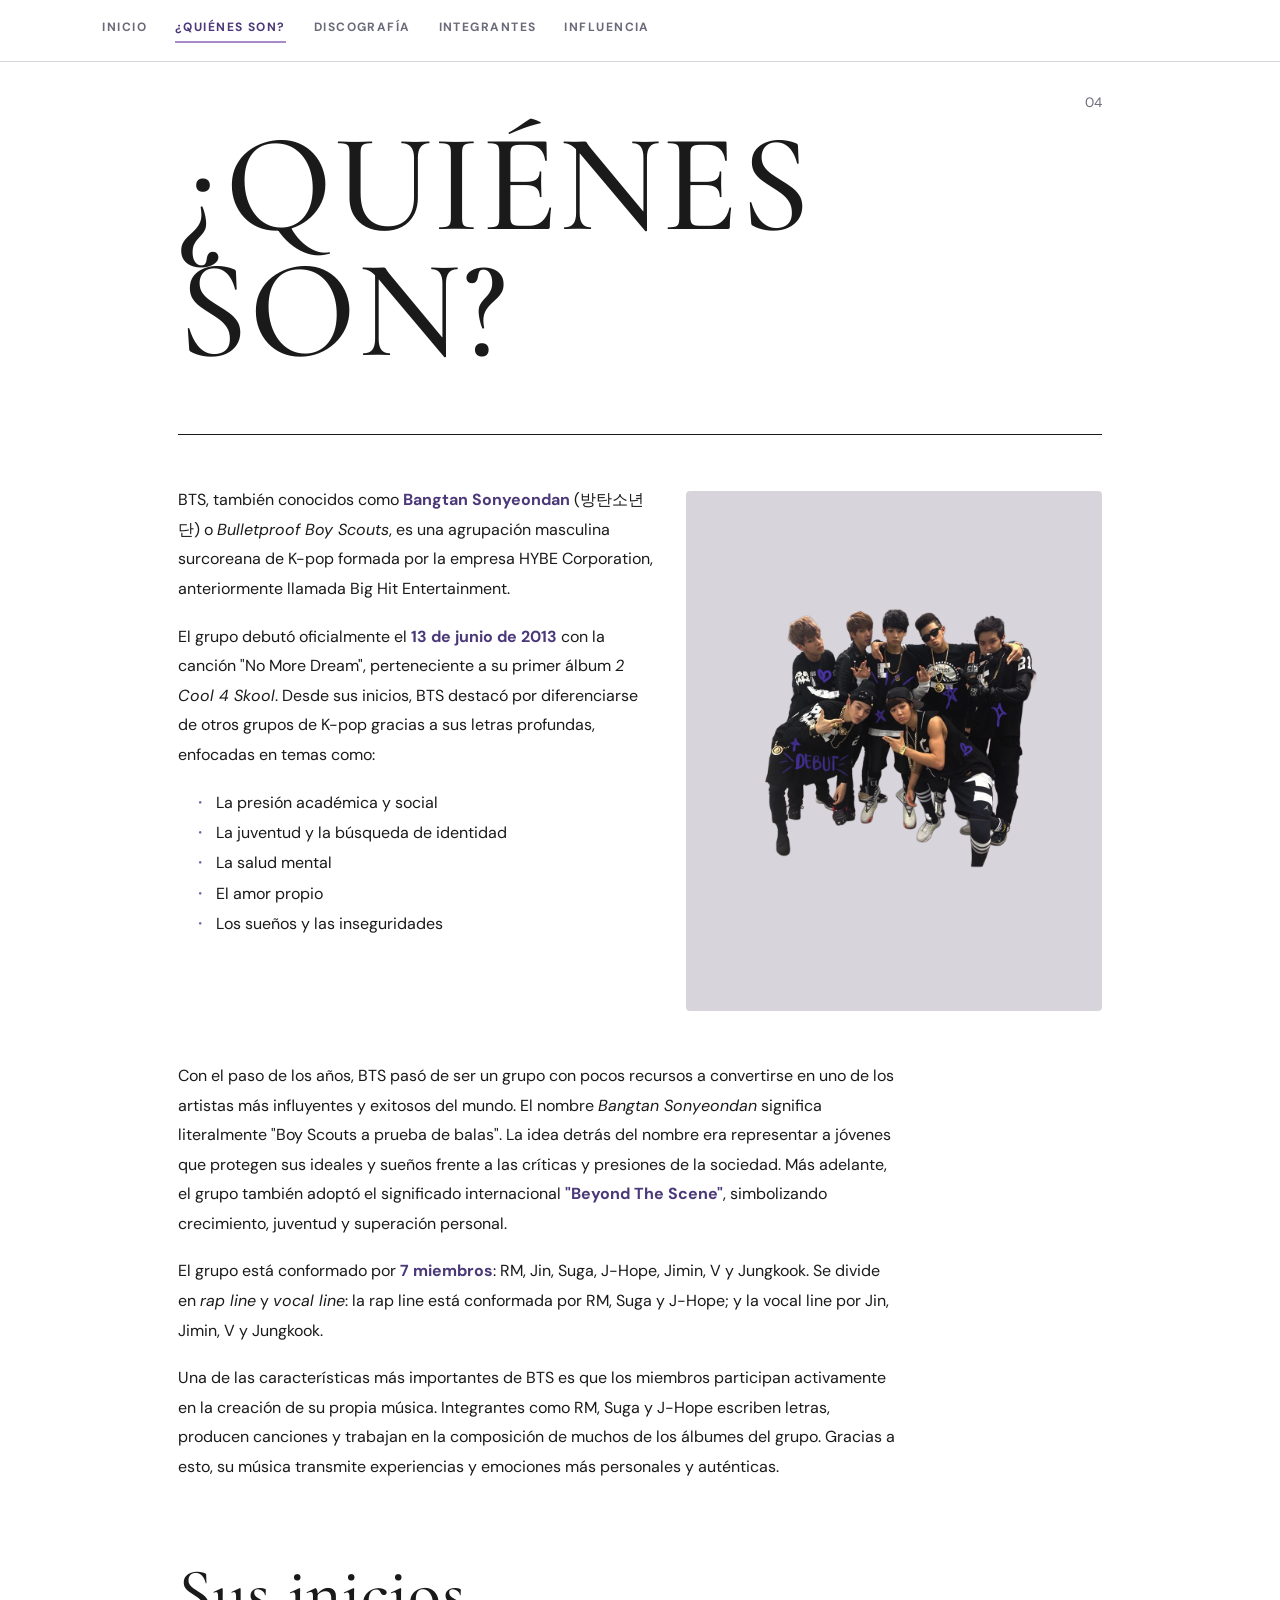
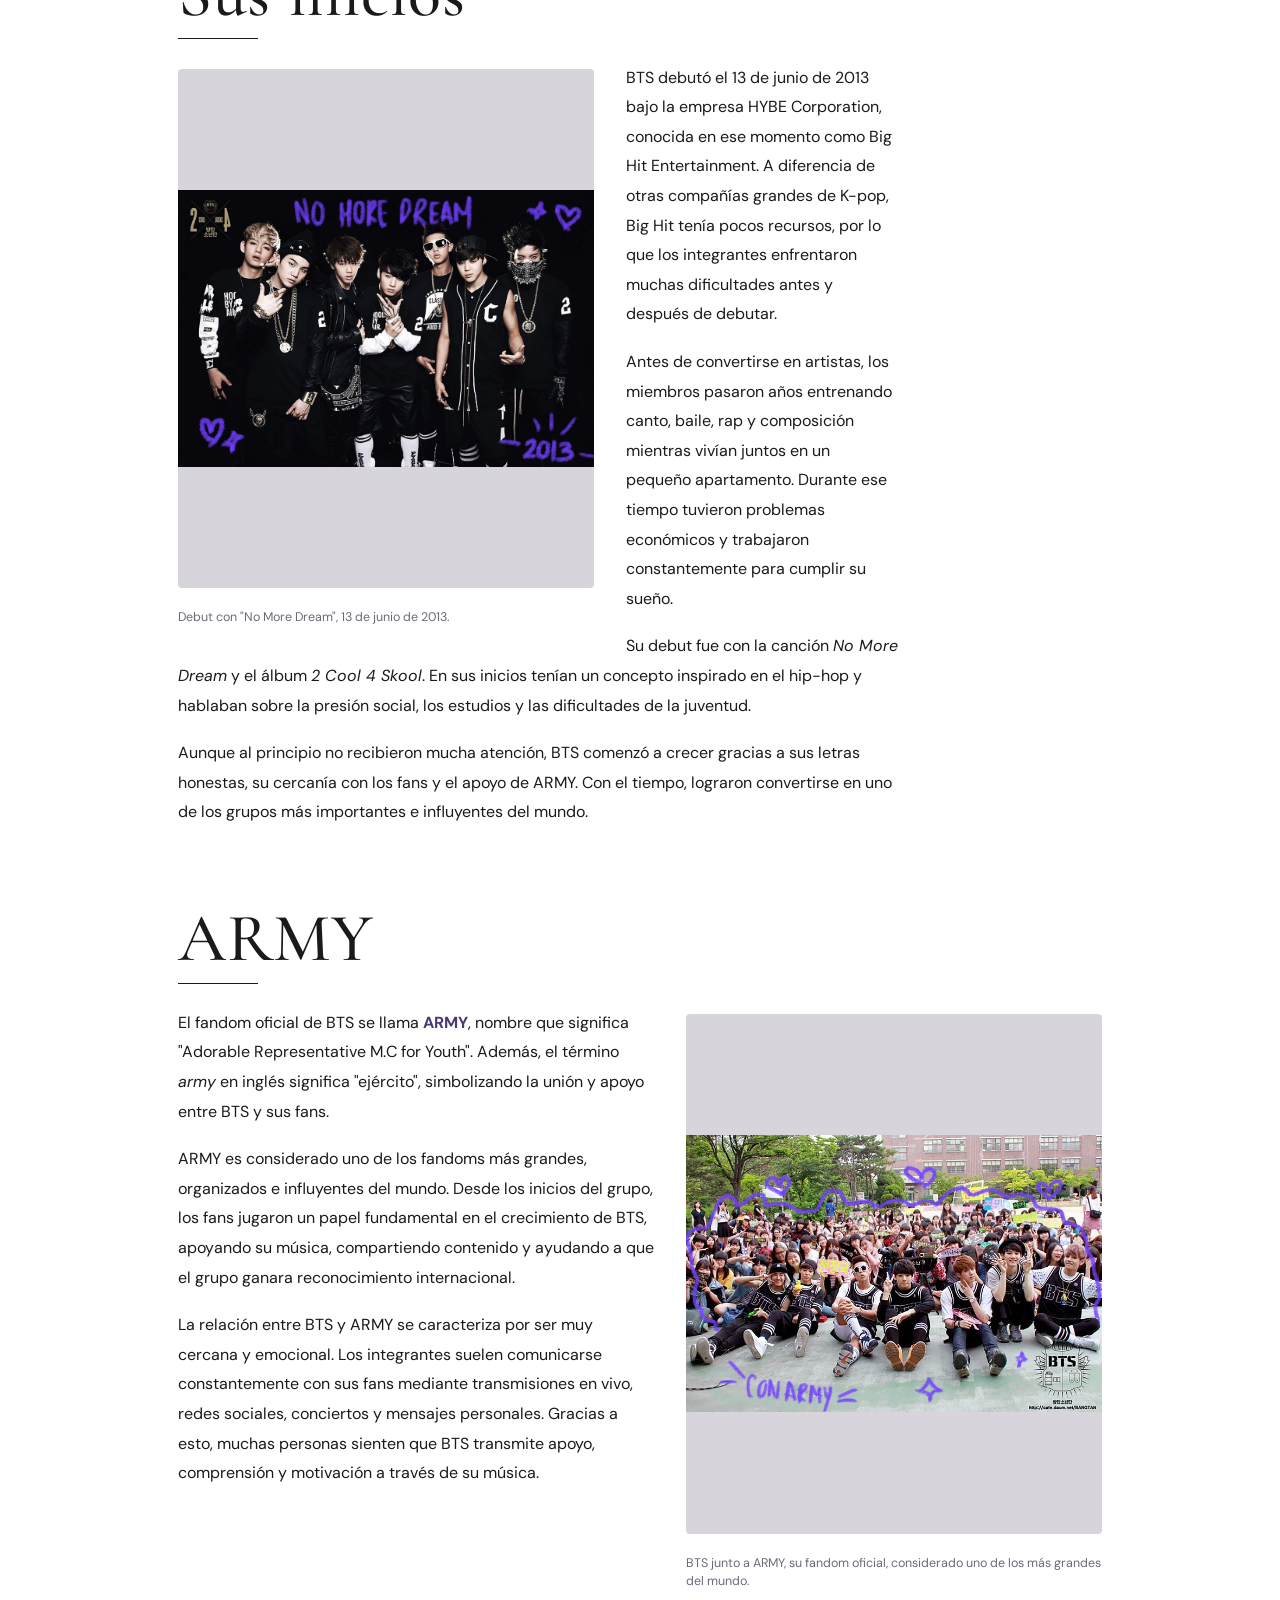
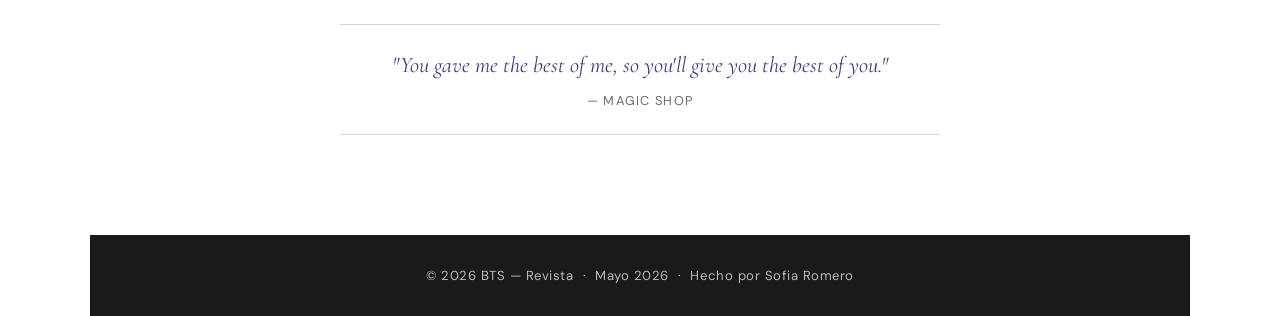
==== seccion1.html @ b0804620 "Add files via upload" ====
<!DOCTYPE html>
<html lang="es">
<head>
  <meta charset="UTF-8">
  <meta name="viewport" content="width=device-width, initial-scale=1.0">
  <title>BTS — ¿Quiénes son?</title>
  <link rel="stylesheet" href="style.css">
</head>
<body id="sec1" class="fade-in">

<nav class="barra-nav">
  <a href="index.html">Inicio</a>
  <a href="seccion1.html" class="active">¿QUIÉNES SON?</a>
  <a href="seccion2.html">Discografía</a>
  <a href="seccion3.html">Integrantes</a>
  <a href="seccion4.html">Influencia</a>
</nav>

<main>

  <header class="seccion-header">
    <span class="numero-pagina">04</span>
    <h1>¿QUIÉNES SON?</h1>
  </header>

  <div class="linea-titulo"></div>

  <section class="contenido">

    <div class="clearfix">
      <figure class="img-placeholder mitad"><img src="debut.png"></figure>
        
      </figure>
      <div class="texto-articulo">
        <p>BTS, también conocidos como <strong>Bangtan Sonyeondan</strong> (방탄소년단) o <em>Bulletproof Boy Scouts</em>, es una agrupación masculina surcoreana de K-pop formada por la empresa HYBE Corporation, anteriormente llamada Big Hit Entertainment.</p>
        <p>El grupo debutó oficialmente el <strong>13 de junio de 2013</strong> con la canción "No More Dream", perteneciente a su primer álbum <em>2 Cool 4 Skool</em>. Desde sus inicios, BTS destacó por diferenciarse de otros grupos de K-pop gracias a sus letras profundas, enfocadas en temas como:</p>
        <ul class="lista-temas">
          <li>La presión académica y social</li>
          <li>La juventud y la búsqueda de identidad</li>
          <li>La salud mental</li>
          <li>El amor propio</li>
          <li>Los sueños y las inseguridades</li>
        </ul>
      </div>
    </div>

    <div class="texto-articulo">
      <p>Con el paso de los años, BTS pasó de ser un grupo con pocos recursos a convertirse en uno de los artistas más influyentes y exitosos del mundo. El nombre <em>Bangtan Sonyeondan</em> significa literalmente "Boy Scouts a prueba de balas". La idea detrás del nombre era representar a jóvenes que protegen sus ideales y sueños frente a las críticas y presiones de la sociedad. Más adelante, el grupo también adoptó el significado internacional <strong>"Beyond The Scene"</strong>, simbolizando crecimiento, juventud y superación personal.</p>
      <p>El grupo está conformado por <strong>7 miembros</strong>: RM, Jin, Suga, J-Hope, Jimin, V y Jungkook. Se divide en <em>rap line</em> y <em>vocal line</em>: la rap line está conformada por RM, Suga y J-Hope; y la vocal line por Jin, Jimin, V y Jungkook.</p>
      <p>Una de las características más importantes de BTS es que los miembros participan activamente en la creación de su propia música. Integrantes como RM, Suga y J-Hope escriben letras, producen canciones y trabajan en la composición de muchos de los álbumes del grupo. Gracias a esto, su música transmite experiencias y emociones más personales y auténticas.</p>
    </div>

    <h3 class="subtitulo-cap">Sus inicios</h3>

    <div class="clearfix">
      <figure class="img-placeholder izquierda" >
        <img src="bts debut 1 copia.png">  
        <figcaption>Debut con "No More Dream", 13 de junio de 2013.</figcaption>
      </figure>
      <div class="texto-articulo">
        <p>BTS debutó el 13 de junio de 2013 bajo la empresa HYBE Corporation, conocida en ese momento como Big Hit Entertainment. A diferencia de otras compañías grandes de K-pop, Big Hit tenía pocos recursos, por lo que los integrantes enfrentaron muchas dificultades antes y después de debutar.</p>
        <p>Antes de convertirse en artistas, los miembros pasaron años entrenando canto, baile, rap y composición mientras vivían juntos en un pequeño apartamento. Durante ese tiempo tuvieron problemas económicos y trabajaron constantemente para cumplir su sueño.</p>
        <p>Su debut fue con la canción <em>No More Dream</em> y el álbum <em>2 Cool 4 Skool</em>. En sus inicios tenían un concepto inspirado en el hip-hop y hablaban sobre la presión social, los estudios y las dificultades de la juventud.</p>
        <p>Aunque al principio no recibieron mucha atención, BTS comenzó a crecer gracias a sus letras honestas, su cercanía con los fans y el apoyo de ARMY. Con el tiempo, lograron convertirse en uno de los grupos más importantes e influyentes del mundo.</p>
      </div>
    </div>

    <h3 class="subtitulo-cap">ARMY</h3>

    <div class="clearfix">
      <figure class="img-placeholder mitad" data-placeholder="Foto de BTS con sus fans (ARMY) reunidos al inicio de su carrera">
        <img src="f995f9a0bb0c881b754022d174af81d1 copia.png" alt="Foto de BTS sentados con un grupo grande de fans (ARMY) detrás de ellos, con el texto 'CON ARMY' escrito sobre la imagen">
        <figcaption>BTS junto a ARMY, su fandom oficial, considerado uno de los más grandes del mundo.</figcaption>
      </figure>
      <div class="texto-articulo">
        <p>El fandom oficial de BTS se llama <strong>ARMY</strong>, nombre que significa "Adorable Representative M.C for Youth". Además, el término <em>army</em> en inglés significa "ejército", simbolizando la unión y apoyo entre BTS y sus fans.</p>
        <p>ARMY es considerado uno de los fandoms más grandes, organizados e influyentes del mundo. Desde los inicios del grupo, los fans jugaron un papel fundamental en el crecimiento de BTS, apoyando su música, compartiendo contenido y ayudando a que el grupo ganara reconocimiento internacional.</p>
        <p>La relación entre BTS y ARMY se caracteriza por ser muy cercana y emocional. Los integrantes suelen comunicarse constantemente con sus fans mediante transmisiones en vivo, redes sociales, conciertos y mensajes personales. Gracias a esto, muchas personas sienten que BTS transmite apoyo, comprensión y motivación a través de su música.</p>
      </div>
    </div>

    <div class="cita">
      "You gave me the best of me, so you'll give you the best of you."
      <span class="fuente">— Magic Shop</span>
    </div>

  </section>

  <footer class="pie">
    <p>© 2026 BTS — Revista &nbsp;·&nbsp; Mayo 2026 &nbsp;·&nbsp; Hecho por Sofia Romero</p>
  </footer>

</main>

<script>
  document.querySelectorAll('a[href]').forEach(link => {
    const href = link.getAttribute('href');
    if (!href.startsWith('#') && !href.startsWith('http') && !href.endsWith('.pdf')) {
      link.addEventListener('click', e => {
        e.preventDefault();
        document.body.classList.add('fade-out');
        setTimeout(() => { window.location = href; }, 380);
      });
    }
  });
</script>
</body>
</html>
---- style.css ----
/* ========================
   BTS — REVISTA
   Estilo editorial: serif elegante, lila/blanco, mucho aire
   ======================== */

@import url('https://fonts.googleapis.com/css2?family=Cormorant+Garamond:ital,wght@0,400;0,500;0,600;0,700;1,400;1,600&family=DM+Sans:wght@300;400;500;700&display=swap');

:root {
  --lila-claro: #c9b8e0;
  --lila:       #a78bc9;
  --lila-fuerte:#7a5fa8;
  --morado:     #4a3878;
  --crema:      #fdfaf5;
  --blanco:     #ffffff;
  --negro:      #1a1a1a;
  --gris:       #6a6a7a;
  --gris-claro: #d8d4dc;
}

* { margin: 0; padding: 0; box-sizing: border-box; }

body {
  font-family: 'DM Sans', sans-serif;
  background: var(--blanco);
  color: var(--negro);
  line-height: 1.6;
}

/* ========================
   TRANSICIONES DE PÁGINA
   ======================== */

.fade-in {
  animation: fadeIn 0.7s ease both;
}

@keyframes fadeIn {
  from { opacity: 0; transform: translateY(10px); }
  to   { opacity: 1; transform: translateY(0); }
}

body.fade-out {
  animation: fadeOut 0.4s ease both;
  pointer-events: none;
}

@keyframes fadeOut {
  from { opacity: 1; }
  to   { opacity: 0; }
}

/* ========================
   HOME / PORTADA
   ======================== */

body#home {
  min-height: 100vh;
  background: var(--blanco);
  padding: 30px 50px;
  display: flex;
  flex-direction: column;
  justify-content: center;
  position: relative;
  overflow: hidden;
}

/* Fecha arriba a la izquierda (tipo revista) */
.fecha-portada {
  font-family: 'DM Sans', sans-serif;
  font-size: 0.9rem;
  letter-spacing: 0.05em;
  color: var(--negro);
  text-transform: none;
  position: absolute;
  top: 30px;
  left: 50px;
}

/* Título BTS gigante */
body#home h1 {
  font-family: 'Cormorant Garamond', serif;
  font-weight: 500;
  font-size: clamp(140px, 25vw, 340px);
  color: var(--lila-claro);
  line-height: 0.85;
  letter-spacing: 0.02em;
  text-align: center;
  position: relative;
  z-index: 2;
}

/* Línea decorativa bajo BTS con mes */
.linea-fecha {
  display: flex;
  align-items: center;
  justify-content: center;
  gap: 20px;
  margin-top: 10px;
  margin-bottom: 50px;
  position: relative;
  z-index: 2;
}

.linea-fecha .barra {
  flex: 0 0 80px;
  height: 1px;
  background: var(--negro);
}

.linea-fecha .mes {
  font-family: 'Cormorant Garamond', serif;
  font-size: 1.1rem;
  color: var(--negro);
  letter-spacing: 0.05em;
}

/* Espacio para foto grupal */
.foto-portada {
  flex: 1;
  background: var(--gris-claro);
  border-radius: 4px;
  display: flex;
  align-items: center;
  justify-content: center;
  margin: 0 auto 30px;
  max-width: 600px;
  width: 100%;
  min-height: 200px;
  position: relative;
  z-index: 1;
}

.foto-portada img {
  width: 100%;
  height: 100%;
  object-fit: cover;
  border-radius: 4px;
}

.foto-portada::before {
  content: 'Foto grupal BTS — Mayo 2026';
  position: absolute;
  top: 50%;
  left: 50%;
  transform: translate(-50%, -50%);
  font-family: 'DM Sans', sans-serif;
  font-size: 0.9rem;
  color: var(--gris);
  letter-spacing: 0.05em;
  text-align: center;
}

/* Botones de navegación tipo Croma */
.botones-home {
  display: flex;
  gap: 12px;
  justify-content: center;
  flex-wrap: wrap;
  padding: 0;
  position: relative;
  z-index: 10;
}

.btn-nav {
  font-family: 'DM Sans', sans-serif;
  font-size: 0.78rem;
  font-weight: 700;
  letter-spacing: 0.12em;
  text-transform: uppercase;
  text-decoration: none;
  color: var(--blanco);
  background: var(--morado);
  padding: 13px 26px;
  border-radius: 100px;
  transition: background 0.25s ease, transform 0.2s ease;
}

.btn-nav:hover {
  background: var(--lila-fuerte);
  transform: translateY(-2px);
}

/* Garabatos morados decorativos en la portada */
.garabato {
  position: absolute;
  color: var(--lila-fuerte);
  font-size: 2rem;
  opacity: 0.6;
  pointer-events: none;
  z-index: 0;
}

.garabato.corazon-1 { top: 45%; left: 8%;  transform: rotate(-15deg); }
.garabato.corazon-2 { top: 60%; right: 9%; transform: rotate(20deg); }
.garabato.estrella  { top: 35%; right: 12%; transform: rotate(10deg); }

/* ========================
   SECCIONES INTERNAS
   ======================== */

main {
  max-width: 1100px;
  margin: 0 auto;
  padding: 0;
}

/* Encabezado con título grande tipo revista */
header.seccion-header {
  padding: 60px 8% 30px;
  text-align: left;
  background: var(--blanco);
  position: relative;
}

header.seccion-header .numero-pagina {
  font-family: 'DM Sans', sans-serif;
  font-size: 0.85rem;
  color: var(--gris);
  position: absolute;
  top: 30px;
  right: 8%;
}

header.seccion-header h1 {
  font-family: 'Cormorant Garamond', serif;
  font-weight: 500;
  font-size: clamp(60px, 12vw, 140px);
  color: var(--negro);
  line-height: 0.9;
  letter-spacing: 0.01em;
}

header.seccion-header h1 .inicial {
  /* La inicial se ve gigante y elegante */
  font-weight: 500;
}

header.seccion-header h2 {
  font-family: 'Cormorant Garamond', serif;
  font-style: italic;
  font-weight: 400;
  font-size: 1.3rem;
  color: var(--gris);
  margin-top: 16px;
  max-width: 700px;
}

/* Línea decorativa bajo el título */
.linea-titulo {
  height: 1px;
  background: var(--negro);
  margin: 30px 8% 0;
  width: calc(100% - 16%);
}

/* Nav superior */
nav.barra-nav {
  background: var(--blanco);
  padding: 18px 8%;
  display: flex;
  gap: 28px;
  flex-wrap: wrap;
  border-bottom: 1px solid var(--gris-claro);
  position: sticky;
  top: 0;
  z-index: 100;
  backdrop-filter: blur(8px);
  background: rgba(255,255,255,0.95);
}

nav.barra-nav a {
  font-family: 'DM Sans', sans-serif;
  font-size: 0.75rem;
  font-weight: 700;
  letter-spacing: 0.12em;
  text-transform: uppercase;
  text-decoration: none;
  color: var(--gris);
  padding-bottom: 4px;
  border-bottom: 2px solid transparent;
  transition: color 0.25s ease, border-bottom-color 0.25s ease;
}

nav.barra-nav a:hover,
nav.barra-nav a.active {
  color: var(--morado);
  border-bottom-color: var(--lila);
}

/* Sección de contenido */
section.contenido {
  padding: 50px 8% 60px;
}

/* Subtítulo de sección con barra decorativa */
.subtitulo-cap {
  font-family: 'Cormorant Garamond', serif;
  font-weight: 500;
  font-size: clamp(38px, 6vw, 68px);
  color: var(--negro);
  line-height: 1;
  letter-spacing: 0.01em;
  margin: 50px 0 24px;
  position: relative;
  display: inline-block;
}

.subtitulo-cap::after {
  content: '';
  display: block;
  width: 80px;
  height: 1px;
  background: var(--negro);
  margin-top: 10px;
}

/* Bloques de texto del artículo */
.texto-articulo {
  font-family: 'DM Sans', sans-serif;
  font-size: 1rem;
  line-height: 1.85;
  color: var(--negro);
  margin-bottom: 28px;
  max-width: 720px;
}

.texto-articulo p {
  margin-bottom: 18px;
}

.descarga-pdf {
    text-align: center;
    margin: 20px 0; /* Opcional: espacio arriba y abajo */
}

.texto-articulo p strong {
  font-weight: 700;
  color: var(--morado);
}

/* Lista con bullets pequeñas */
.lista-temas {
  font-family: 'DM Sans', sans-serif;
  font-size: 1rem;
  line-height: 1.9;
  color: var(--negro);
  margin: 8px 0 28px 20px;
  max-width: 600px;
}

.lista-temas li {
  list-style: none;
  position: relative;
  padding-left: 18px;
}

.lista-temas li::before {
  content: '·';
  color: var(--lila-fuerte);
  position: absolute;
  left: 0;
  font-size: 1.4rem;
  line-height: 1;
  top: 4px;
}

/* Cita destacada (estilo revista) */
.cita {
  font-family: 'Cormorant Garamond', serif;
  font-style: italic;
  font-size: 1.4rem;
  color: var(--morado);
  text-align: center;
  margin: 40px auto;
  padding: 24px 40px;
  border-top: 1px solid var(--gris-claro);
  border-bottom: 1px solid var(--gris-claro);
  max-width: 600px;
  line-height: 1.4;
}

.cita .fuente {
  display: block;
  font-style: normal;
  font-family: 'DM Sans', sans-serif;
  font-size: 0.8rem;
  letter-spacing: 0.1em;
  text-transform: uppercase;
  color: var(--gris);
  margin-top: 12px;
}

/* ========================
   IMÁGENES
   ======================== */

.img-placeholder {
  width: 100%;
  background: var(--gris-claro);
  border-radius: 4px;
  margin: 32px 0 60px;
  position: relative;
  min-height: 260px;
  aspect-ratio: 16/10;
  display: flex;
    justify-content: center;
    align-items: center;
}

.img-placeholder > img {
    max-width: 100%;
    max-height: 100%;
    width: auto;
    height: auto;
    object-fit: contain; 
}


.img-placeholder.mitad img,
.img-placeholder.izquierda img {
    width: auto;
    height: auto;
    max-width: 100%;
    max-height: 100%;
}

.img-placeholder > img {
  position: absolute;
  inset: 0;
  width: 100%;
  height: 100%;
  z-index: 1;
}

.img-placeholder > figcaption {
  position: absolute;
  top: 100%;
  left: 0;
  right: 0;
  margin-top: 10px;
}

.img-placeholder img {
  width: 100%;
  height: 100%;
  object-fit: cover;
  display: block;
}

/* Oculta imgs vacías para que solo se vea el placeholder limpio */
.img-placeholder img[src=""],
.img-placeholder img:not([src]),
.disco .img-disco img[src=""],
.disco .img-disco img:not([src]),
.foto-miembro img[src=""],
.foto-miembro img:not([src]),
.foto-portada img[src=""],
.foto-portada img:not([src]) {
  display: none;
}

.img-placeholder figcaption {
  font-family: 'DM Sans', sans-serif;
  font-size: 0.78rem;
  font-weight: 400;
  color: var(--gris);
  line-height: 1.5;
  padding: 10px 0 0;
  text-align: left;
  background: var(--blanco);
}

/* Placeholder de texto cuando no hay imagen */
.img-placeholder::before {
  content: attr(data-placeholder);
  position: absolute;
  top: 50%;
  left: 50%;
  transform: translate(-50%, -50%);
  font-family: 'DM Sans', sans-serif;
  font-size: 0.85rem;
  color: var(--gris);
  letter-spacing: 0.05em;
  text-align: center;
  padding: 0 20px;
  z-index: 0;
}

.img-placeholder img {
  position: relative;
  z-index: 1;
}

.img-placeholder.mitad {
  float: right;
  width: 45%;
  margin: 6px 0 50px 32px;
  aspect-ratio: 4/5;
}

.img-placeholder.izquierda {
  float: left;
  width: 45%;
  margin: 6px 32px 50px 0;
  aspect-ratio: 4/5;
}

.clearfix::after {
  content: '';
  display: table;
  clear: both;
}

/* Galería de discografía */
.galeria-discos {
  display: grid;
  grid-template-columns: repeat(auto-fill, minmax(160px, 1fr));
  gap: 16px;
  margin: 24px 0 40px;
}

.disco {
  display: flex;
  flex-direction: column;
  gap: 8px;
}

.disco .img-disco {
  aspect-ratio: 1/1;
  background: var(--gris-claro);
  border-radius: 4px;
  overflow: hidden;
  position: relative;
}

.disco .img-disco img {
  width: 100%;
  height: 100%;
  object-fit: cover;
}

.disco .img-disco::before {
  content: attr(data-placeholder);
  position: absolute;
  inset: 0;
  display: flex;
  align-items: center;
  justify-content: center;
  font-family: 'DM Sans', sans-serif;
  font-size: 0.7rem;
  color: var(--gris);
  text-align: center;
  padding: 8px;
  z-index: 0;
}

.disco .img-disco img {
  position: relative;
  z-index: 1;
}

.disco .nombre-disco {
  font-family: 'DM Sans', sans-serif;
  font-size: 0.78rem;
  font-weight: 500;
  color: var(--negro);
  text-align: center;
  letter-spacing: 0.03em;
}

/* Bloque de era de discografía */
.era-disco {
  margin: 40px 0;
}

.era-disco h3 {
  font-family: 'Cormorant Garamond', serif;
  font-weight: 500;
  font-size: clamp(28px, 4vw, 44px);
  color: var(--negro);
  line-height: 1;
  margin-bottom: 8px;
  display: inline-block;
  position: relative;
  padding-right: 40px;
}

.era-disco h3::after {
  content: '';
  position: absolute;
  bottom: 6px;
  right: 0;
  width: 30px;
  height: 1px;
  background: var(--negro);
}


/* ========================
   FICHA DE MIEMBRO
   ======================== */

.miembro {
  display: grid;
  grid-template-columns: 1fr 1fr;
  gap: 50px;
  align-items: start;
  margin-bottom: 80px;
  padding-bottom: 60px;
  border-bottom: 1px solid var(--gris-claro);
}

.miembro:last-of-type {
  border-bottom: none;
}

.miembro .info-miembro h2 {
  font-family: 'Cormorant Garamond', serif;
  font-weight: 500;
  font-size: clamp(60px, 8vw, 110px);
  color: var(--negro);
  line-height: 0.95;
  margin-bottom: 20px;
}

.miembro .texto-articulo {
  max-width: none;
}

.miembro .foto-miembro {
  background: var(--gris-claro);
  border-radius: 4px;
  overflow: hidden;
  aspect-ratio: 3/4;
  position: relative;
}

.miembro .foto-miembro img {
  width: 100%;
  height: 100%;
  object-fit: cover;
  position: relative;
  z-index: 1;
}

.miembro .foto-miembro::before {
  content: attr(data-placeholder);
  position: absolute;
  inset: 0;
  display: flex;
  align-items: center;
  justify-content: center;
  font-family: 'DM Sans', sans-serif;
  font-size: 0.85rem;
  color: var(--gris);
  text-align: center;
  padding: 0 20px;
  z-index: 0;
}

.miembro .subtitulo-cap {
  font-size: clamp(28px, 4vw, 40px);
  margin-top: 30px;
}

/* Marcas / colaboraciones — bloque informativo */
.bloque-info {
  background: var(--crema);
  border-left: 3px solid var(--lila);
  padding: 20px 24px;
  margin: 24px 0;
  font-family: 'DM Sans', sans-serif;
  font-size: 0.95rem;
  line-height: 1.7;
  color: var(--negro);
}

.bloque-info h4 {
  font-family: 'Cormorant Garamond', serif;
  font-weight: 600;
  font-size: 1.3rem;
  color: var(--morado);
  margin-bottom: 8px;
}

/* ========================
   INFLUENCIA — grid de eventos
   ======================== */

.grid-eventos {
  display: grid;
  grid-template-columns: repeat(auto-fit, minmax(220px, 1fr));
  gap: 24px;
  margin: 30px 0 40px;
}

.evento {
  background: var(--crema);
  padding: 24px;
  border-radius: 4px;
  border-top: 3px solid var(--lila);
}

.evento h4 {
  font-family: 'Cormorant Garamond', serif;
  font-weight: 600;
  font-size: 1.2rem;
  color: var(--morado);
  margin-bottom: 10px;
}

.evento p {
  font-family: 'DM Sans', sans-serif;
  font-size: 0.92rem;
  line-height: 1.6;
  color: var(--negro);
}

/* Lista de premios */
.lista-premios {
  font-family: 'DM Sans', sans-serif;
  font-size: 1rem;
  line-height: 1.9;
  color: var(--negro);
  margin: 20px 0 30px;
  max-width: 750px;
}

.lista-premios li {
  list-style: none;
  position: relative;
  padding: 10px 0 10px 32px;
  border-bottom: 1px dotted var(--gris-claro);
}

.lista-premios li::before {
  content: '✦';
  color: var(--lila-fuerte);
  position: absolute;
  left: 0;
  top: 10px;
  font-size: 0.9rem;
}

/* ========================
   ELEMENTOS DECORATIVOS
   ======================== */

.divisor {
  height: 1px;
  background: linear-gradient(90deg, transparent, var(--lila), transparent);
  margin: 48px 0;
}

/* Cita de cierre tipo "Forever, we are young" */
.cierre {
  text-align: center;
  padding: 60px 20px;
  font-family: 'Cormorant Garamond', serif;
  font-style: italic;
}

.cierre .frase {
  font-size: clamp(28px, 4vw, 42px);
  color: var(--morado);
  line-height: 1.3;
  margin-bottom: 8px;
}

.cierre .cancion {
  font-family: 'DM Sans', sans-serif;
  font-style: normal;
  font-size: 0.85rem;
  letter-spacing: 0.15em;
  text-transform: uppercase;
  color: var(--gris);
}

/* Footer */
footer.pie {
  background: var(--negro);
  color: rgba(255,255,255,0.7);
  padding: 30px 8%;
  text-align: center;
  font-family: 'DM Sans', sans-serif;
  font-size: 0.82rem;
  letter-spacing: 0.04em;
}

footer.pie a {
  color: var(--lila-claro);
  text-decoration: none;
  font-weight: 600;
}

/* ========================
   RESPONSIVE
   ======================== */

@media (max-width: 768px) {
  body#home {
    padding: 30px 25px 40px;
  }

  .img-placeholder.mitad,
  .img-placeholder.izquierda {
    float: none;
    width: 100%;
    margin: 24px 0;
    aspect-ratio: 16/10;
    
  }


  .miembro {
    grid-template-columns: 1fr;
    gap: 30px;
  }

  header.seccion-header {
    padding: 50px 6% 24px;
  }

  section.contenido {
    padding: 40px 6% 50px;
  }

  nav.barra-nav {
    gap: 18px;
    padding: 14px 6%;
  }

  .galeria-discos {
    grid-template-columns: repeat(auto-fill, minmax(120px, 1fr));
    gap: 12px;
  }
}
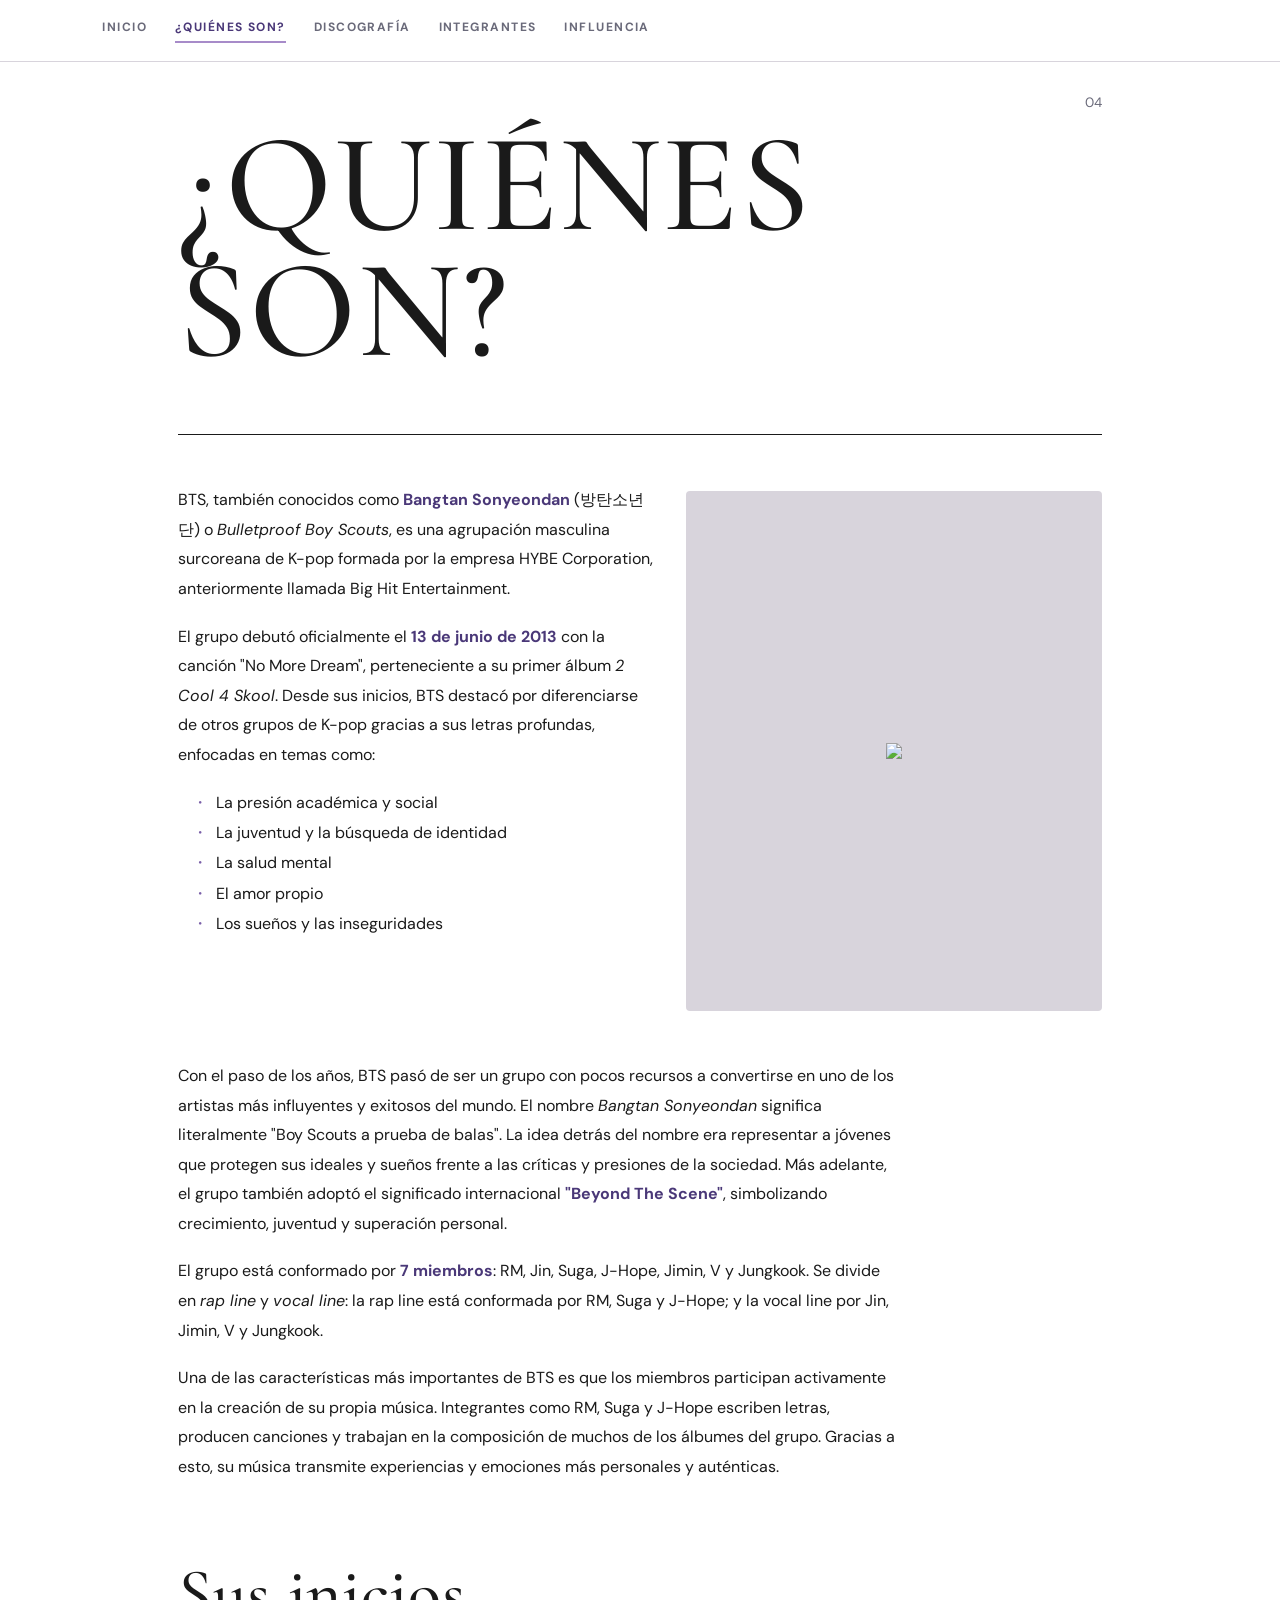
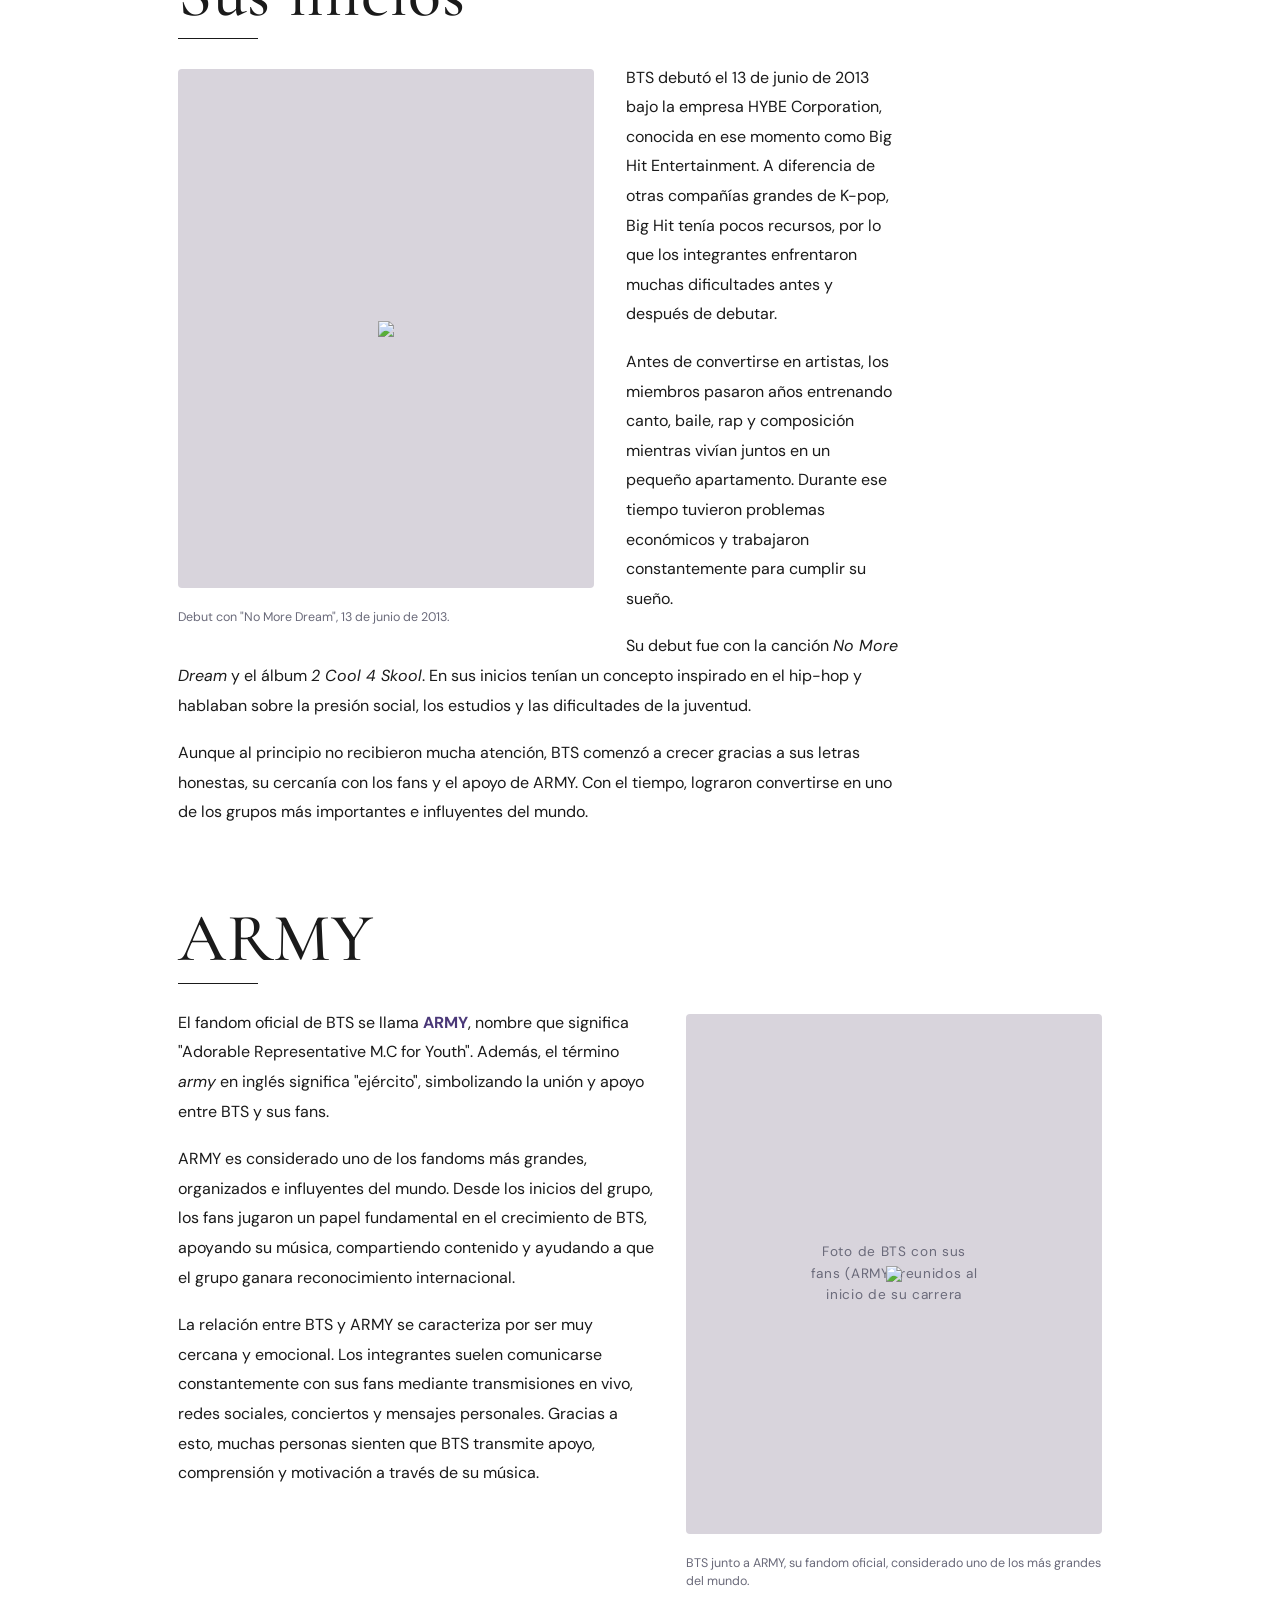
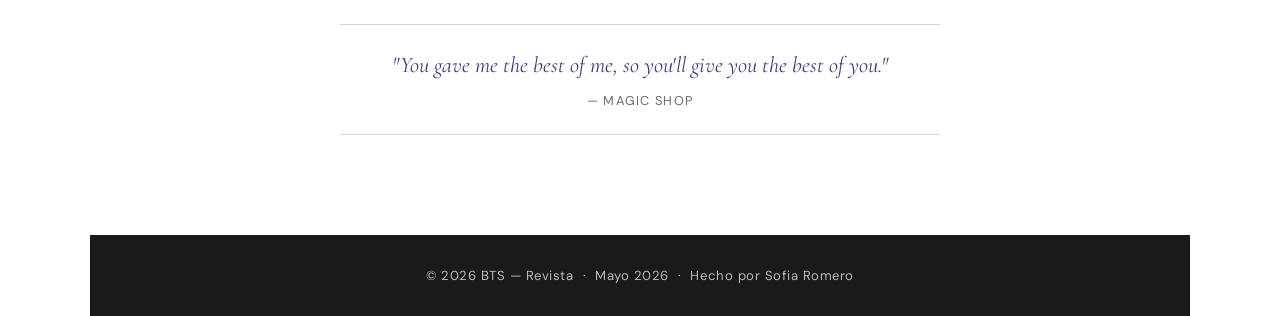
==== commit a26679b9: "Add files via upload" ====
--- a/seccion1.html
+++ b/seccion1.html
@@ -28,7 +28,7 @@
   <section class="contenido">
 
     <div class="clearfix">
-      <figure class="img-placeholder mitad"><img src="debut.png"></figure>
+      <figure class="img-placeholder mitad"><img src="debut copia.png"></figure>
         
       </figure>
       <div class="texto-articulo">
@@ -54,7 +54,7 @@
 
     <div class="clearfix">
       <figure class="img-placeholder izquierda" >
-        <img src="bts debut 1 copia.png">  
+        <img src="bts debut 1 copia.jpg">  
         <figcaption>Debut con "No More Dream", 13 de junio de 2013.</figcaption>
       </figure>
       <div class="texto-articulo">
@@ -69,7 +69,7 @@
 
     <div class="clearfix">
       <figure class="img-placeholder mitad" data-placeholder="Foto de BTS con sus fans (ARMY) reunidos al inicio de su carrera">
-        <img src="f995f9a0bb0c881b754022d174af81d1 copia.png" alt="Foto de BTS sentados con un grupo grande de fans (ARMY) detrás de ellos, con el texto 'CON ARMY' escrito sobre la imagen">
+        <img src="f995f9a0bb0c881b754022d174af81d1 copia.jpg" >
         <figcaption>BTS junto a ARMY, su fandom oficial, considerado uno de los más grandes del mundo.</figcaption>
       </figure>
       <div class="texto-articulo">
